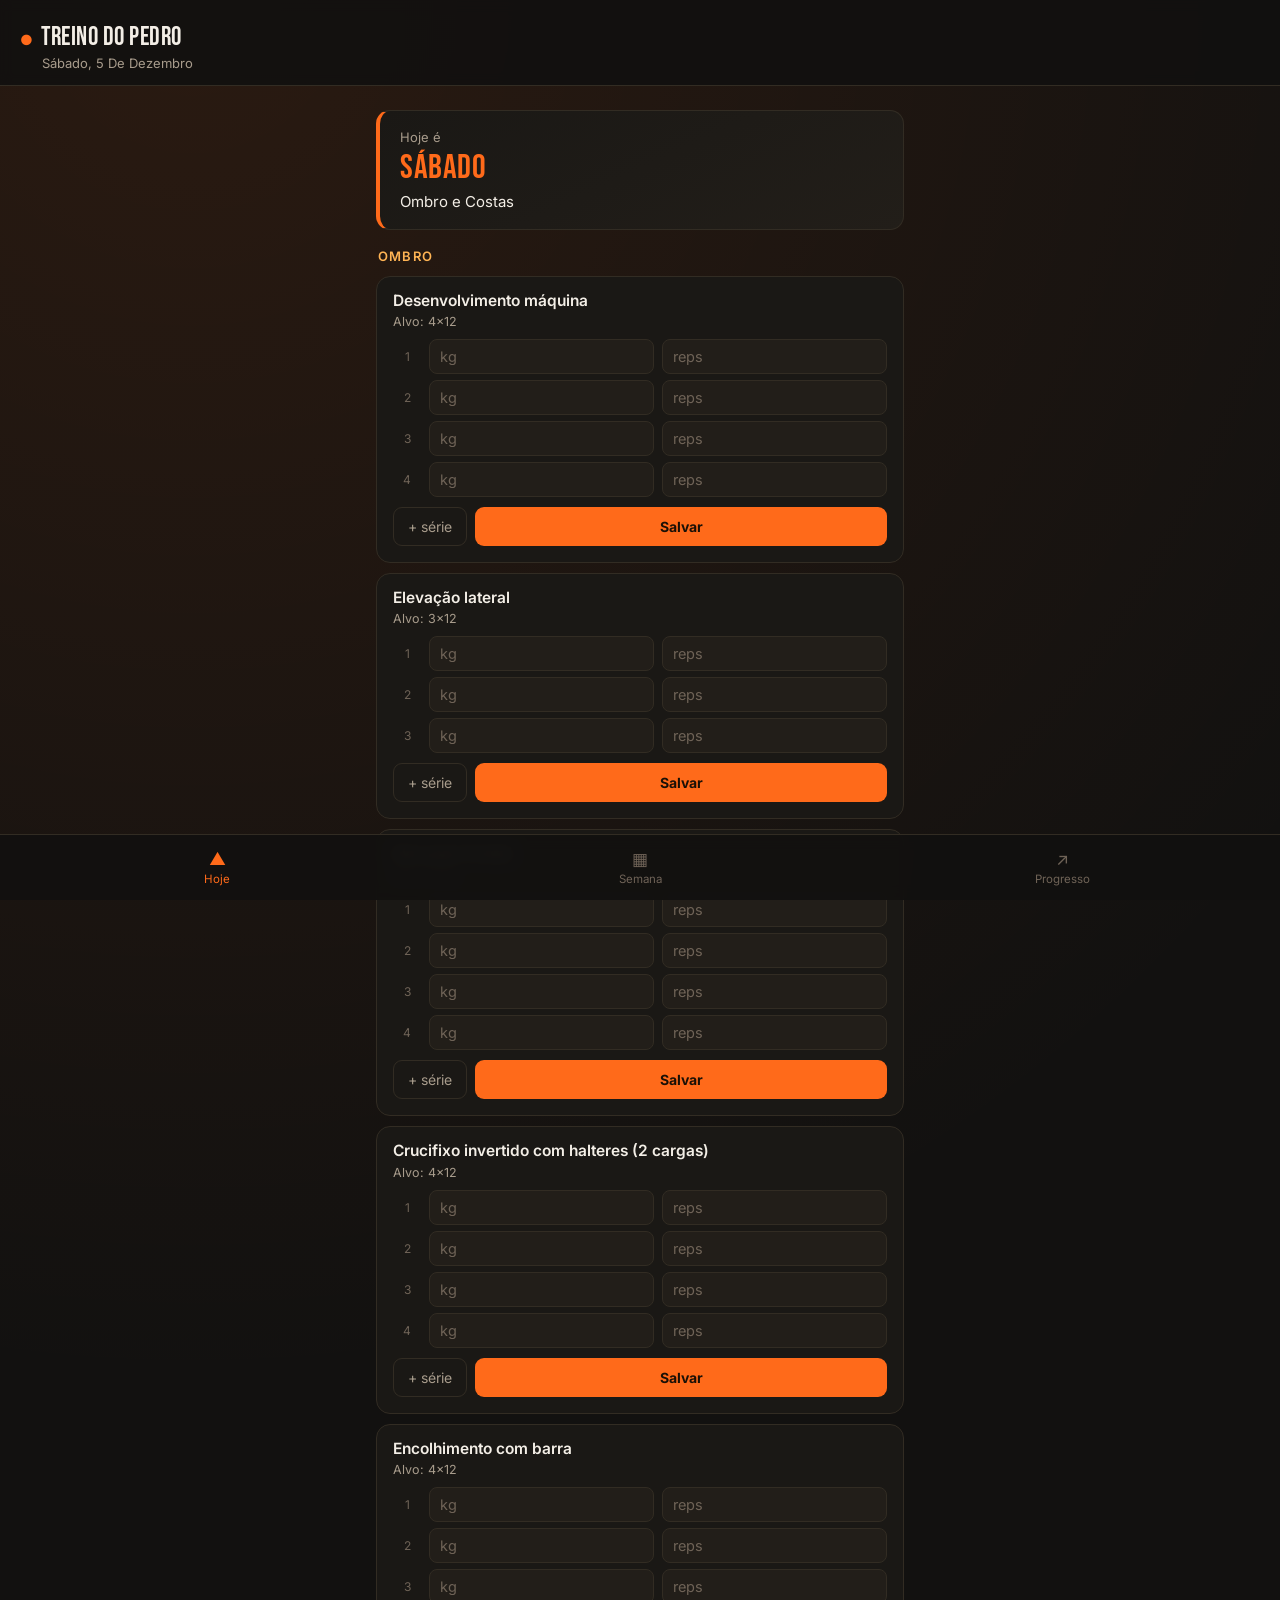
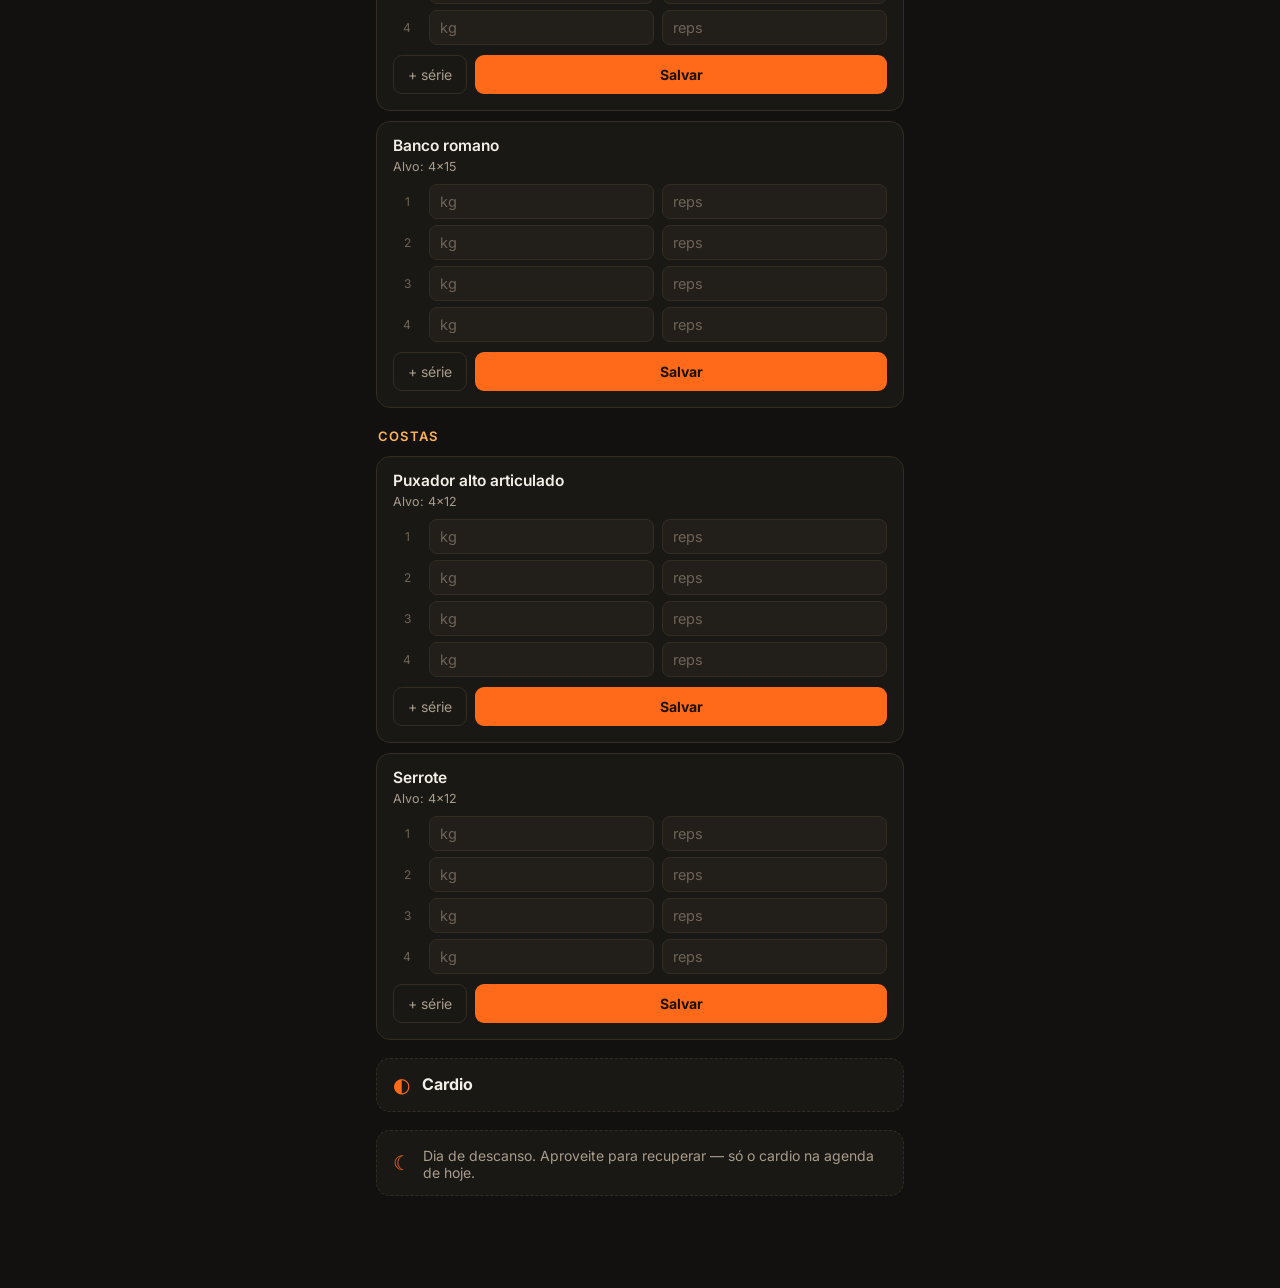
==== index.html @ 207ae201 "Add files via upload" ====
<!DOCTYPE html>
<html lang="pt-BR">
<head>
<meta charset="UTF-8">
<meta name="viewport" content="width=device-width, initial-scale=1.0, viewport-fit=cover">
<meta name="theme-color" content="#121110">
<title>Treino do Pedro</title>
<link rel="icon" href="icon.svg" type="image/svg+xml">
<link rel="apple-touch-icon" href="icon.svg">
<link rel="manifest" href="manifest.json">
<link rel="preconnect" href="https://fonts.googleapis.com">
<link rel="preconnect" href="https://fonts.gstatic.com" crossorigin>
<link href="https://fonts.googleapis.com/css2?family=Bebas+Neue&family=Inter:wght@400;500;600;700&display=swap" rel="stylesheet">
<link rel="stylesheet" href="style.css">
</head>
<body>

  <header class="topbar">
    <div class="topbar__row">
      <span class="topbar__plate">●</span>
      <h1 class="topbar__title">Treino do Pedro</h1>
    </div>
    <p class="topbar__date" id="dataAtual"></p>
  </header>

  <main id="app">

    <!-- ABA HOJE -->
    <section class="view" id="view-hoje">
      <div class="dia-hero" id="diaHero">
        <span class="dia-hero__label">Hoje é</span>
        <h2 class="dia-hero__nome" id="diaNome">—</h2>
        <p class="dia-hero__foco" id="diaFoco">—</p>
      </div>

      <div id="listaExercicios" class="grupo-lista"></div>

      <div class="cardio-bloco" id="cardioBloco" hidden>
        <span class="cardio-bloco__icone">◐</span>
        <div>
          <strong>Cardio</strong>
          <p id="cardioTexto"></p>
        </div>
      </div>

      <div class="descanso-bloco" id="descansoBloco" hidden>
        <span class="descanso-bloco__icone">☾</span>
        <p>Dia de descanso. Aproveite para recuperar — só o cardio na agenda de hoje.</p>
      </div>
    </section>

    <!-- ABA SEMANA -->
    <section class="view" id="view-semana" hidden>
      <h2 class="secao-titulo">A semana inteira</h2>
      <div id="listaSemana" class="semana-lista"></div>
    </section>

    <!-- ABA PROGRESSO -->
    <section class="view" id="view-progresso" hidden>
      <h2 class="secao-titulo">Progresso</h2>
      <div class="progresso-seletor">
        <select id="seletorExercicio"></select>
      </div>
      <div id="progressoConteudo"></div>
    </section>

  </main>

  <nav class="tabbar">
    <button class="tabbar__item is-active" data-view="hoje">
      <span class="tabbar__icone">▲</span>
      <span>Hoje</span>
    </button>
    <button class="tabbar__item" data-view="semana">
      <span class="tabbar__icone">▦</span>
      <span>Semana</span>
    </button>
    <button class="tabbar__item" data-view="progresso">
      <span class="tabbar__icone">↗</span>
      <span>Progresso</span>
    </button>
  </nav>

  <div class="toast" id="toast"></div>

<script src="app.js"></script>
</body>
</html>
---- style.css ----
:root {
  --bg: #121110;
  --surface: #1a1815;
  --surface-2: #221e19;
  --border: #322c23;
  --orange: #ff6a1a;
  --orange-soft: rgba(255, 106, 26, 0.14);
  --amber: #ffb454;
  --text: #f3eee6;
  --text-muted: #a89c8c;
  --text-faint: #6f6357;
  --radius: 14px;
  --font-display: 'Bebas Neue', 'Inter', sans-serif;
  --font-body: 'Inter', -apple-system, sans-serif;
}

* { box-sizing: border-box; }

html, body {
  margin: 0;
  padding: 0;
  background: var(--bg);
  color: var(--text);
  font-family: var(--font-body);
  -webkit-tap-highlight-color: transparent;
}

body {
  min-height: 100vh;
  padding-bottom: 84px;
  background-image:
    radial-gradient(circle at 15% 0%, rgba(255,106,26,0.10), transparent 45%);
}

button, select, input { font-family: inherit; }

/* ---------- TOPBAR ---------- */

.topbar {
  padding: 22px 20px 14px;
  border-bottom: 1px solid var(--border);
  position: sticky;
  top: 0;
  background: rgba(18,17,16,0.92);
  backdrop-filter: blur(6px);
  z-index: 10;
}

.topbar__row {
  display: flex;
  align-items: baseline;
  gap: 8px;
}

.topbar__plate {
  color: var(--orange);
  font-size: 14px;
}

.topbar__title {
  font-family: var(--font-display);
  font-size: 26px;
  letter-spacing: 0.5px;
  margin: 0;
  font-weight: 400;
}

.topbar__date {
  margin: 2px 0 0 22px;
  color: var(--text-muted);
  font-size: 13px;
  text-transform: capitalize;
}

/* ---------- MAIN / VIEWS ---------- */

main { padding: 18px 16px 8px; max-width: 560px; margin: 0 auto; }

.secao-titulo {
  font-family: var(--font-display);
  font-weight: 400;
  font-size: 22px;
  letter-spacing: 0.3px;
  margin: 4px 0 14px;
}

/* ---------- DIA HERO ---------- */

.dia-hero {
  background: linear-gradient(155deg, var(--surface) 0%, var(--surface-2) 100%);
  border: 1px solid var(--border);
  border-left: 4px solid var(--orange);
  border-radius: var(--radius);
  padding: 18px 20px;
  margin-bottom: 18px;
}

.dia-hero__label {
  display: block;
  color: var(--text-muted);
  font-size: 13px;
}

.dia-hero__nome {
  font-family: var(--font-display);
  font-weight: 400;
  font-size: 34px;
  color: var(--orange);
  margin: 2px 0 4px;
  letter-spacing: 0.5px;
}

.dia-hero__foco {
  margin: 0;
  color: var(--text);
  font-size: 15px;
}

/* ---------- GRUPO / EXERCICIOS ---------- */

.grupo-lista { display: flex; flex-direction: column; gap: 20px; }

.grupo {
  display: flex;
  flex-direction: column;
  gap: 10px;
}

.grupo__titulo {
  font-size: 13px;
  text-transform: uppercase;
  letter-spacing: 1.2px;
  color: var(--amber);
  font-weight: 600;
  margin: 0 0 2px 2px;
}

.exercicio {
  background: var(--surface);
  border: 1px solid var(--border);
  border-radius: var(--radius);
  padding: 14px 16px 16px;
}

.exercicio__cabecalho {
  display: flex;
  justify-content: space-between;
  align-items: flex-start;
  gap: 10px;
  margin-bottom: 10px;
}

.exercicio__nome {
  font-size: 15.5px;
  font-weight: 600;
  margin: 0;
  line-height: 1.3;
}

.exercicio__meta {
  display: flex;
  gap: 10px;
  margin-top: 3px;
  flex-wrap: wrap;
}

.exercicio__alvo {
  font-size: 12.5px;
  color: var(--text-muted);
}

.exercicio__ultimo {
  font-size: 12.5px;
  color: var(--orange);
}

.series-tabela {
  display: flex;
  flex-direction: column;
  gap: 6px;
  margin-bottom: 10px;
}

.serie-linha {
  display: grid;
  grid-template-columns: 28px 1fr 1fr;
  gap: 8px;
  align-items: center;
}

.serie-linha__numero {
  font-size: 12px;
  color: var(--text-faint);
  text-align: center;
}

.serie-linha input {
  width: 100%;
  background: var(--surface-2);
  border: 1px solid var(--border);
  border-radius: 8px;
  padding: 8px 10px;
  color: var(--text);
  font-size: 14.5px;
  min-width: 0;
}

.serie-linha input::placeholder { color: var(--text-faint); }

.serie-linha input:focus {
  outline: none;
  border-color: var(--orange);
}

.exercicio__acoes {
  display: flex;
  gap: 8px;
}

.btn-salvar {
  flex: 1;
  background: var(--orange);
  color: #1a1006;
  border: none;
  border-radius: 9px;
  padding: 10px 12px;
  font-weight: 700;
  font-size: 14px;
  cursor: pointer;
}

.btn-salvar:active { transform: scale(0.98); }

.btn-serie {
  background: transparent;
  border: 1px solid var(--border);
  color: var(--text-muted);
  border-radius: 9px;
  padding: 10px 14px;
  font-size: 14px;
  cursor: pointer;
}

/* ---------- CARDIO / DESCANSO ---------- */

.cardio-bloco, .descanso-bloco {
  margin-top: 18px;
  background: var(--surface);
  border: 1px dashed var(--border);
  border-radius: var(--radius);
  padding: 14px 16px;
  display: flex;
  align-items: center;
  gap: 12px;
}

.cardio-bloco__icone, .descanso-bloco__icone {
  font-size: 20px;
  color: var(--orange);
}

.cardio-bloco p, .descanso-bloco p { margin: 2px 0 0; color: var(--text-muted); font-size: 14px; }

/* ---------- SEMANA ---------- */

.semana-lista { display: flex; flex-direction: column; gap: 10px; }

.semana-card {
  background: var(--surface);
  border: 1px solid var(--border);
  border-radius: var(--radius);
  padding: 13px 16px;
  display: flex;
  justify-content: space-between;
  align-items: center;
  gap: 10px;
}

.semana-card.is-hoje { border-color: var(--orange); background: var(--orange-soft); }

.semana-card__dia {
  font-family: var(--font-display);
  font-size: 19px;
  min-width: 76px;
}

.semana-card__info { flex: 1; }

.semana-card__foco { font-size: 14px; font-weight: 600; margin: 0; }

.semana-card__extra { font-size: 12.5px; color: var(--text-muted); margin: 2px 0 0; }

/* ---------- PROGRESSO ---------- */

.progresso-seletor select {
  width: 100%;
  background: var(--surface);
  border: 1px solid var(--border);
  color: var(--text);
  border-radius: 10px;
  padding: 12px 14px;
  font-size: 14.5px;
  margin-bottom: 16px;
}

.progresso-vazio {
  color: var(--text-muted);
  font-size: 14px;
  text-align: center;
  padding: 40px 10px;
}

.progresso-grafico {
  background: var(--surface);
  border: 1px solid var(--border);
  border-radius: var(--radius);
  padding: 16px;
  margin-bottom: 16px;
}

.progresso-grafico__topo {
  display: flex;
  justify-content: space-between;
  align-items: baseline;
  margin-bottom: 6px;
}

.progresso-grafico__max {
  font-family: var(--font-display);
  font-size: 28px;
  color: var(--orange);
}

.progresso-grafico__label { font-size: 12.5px; color: var(--text-muted); }

.progresso-historico { display: flex; flex-direction: column; gap: 8px; }

.hist-item {
  background: var(--surface);
  border: 1px solid var(--border);
  border-radius: 10px;
  padding: 10px 14px;
  display: flex;
  justify-content: space-between;
  align-items: center;
}

.hist-item__data { font-size: 12.5px; color: var(--text-muted); }

.hist-item__series { font-size: 13.5px; text-align: right; }

/* ---------- TABBAR ---------- */

.tabbar {
  position: fixed;
  bottom: 0; left: 0; right: 0;
  display: flex;
  background: rgba(18,17,16,0.96);
  backdrop-filter: blur(8px);
  border-top: 1px solid var(--border);
  padding: 8px 6px calc(8px + env(safe-area-inset-bottom));
  z-index: 20;
}

.tabbar__item {
  flex: 1;
  background: none;
  border: none;
  color: var(--text-faint);
  display: flex;
  flex-direction: column;
  align-items: center;
  gap: 3px;
  font-size: 11.5px;
  padding: 6px 0;
  cursor: pointer;
  border-radius: 10px;
}

.tabbar__icone { font-size: 17px; }

.tabbar__item.is-active { color: var(--orange); }

/* ---------- TOAST ---------- */

.toast {
  position: fixed;
  left: 50%;
  bottom: 92px;
  transform: translateX(-50%) translateY(12px);
  background: var(--orange);
  color: #1a1006;
  font-weight: 700;
  font-size: 13.5px;
  padding: 10px 18px;
  border-radius: 30px;
  opacity: 0;
  pointer-events: none;
  transition: opacity 0.25s ease, transform 0.25s ease;
  z-index: 30;
  white-space: nowrap;
}

.toast.is-visible {
  opacity: 1;
  transform: translateX(-50%) translateY(0);
}

@media (min-width: 600px) {
  main { padding-top: 24px; }
}
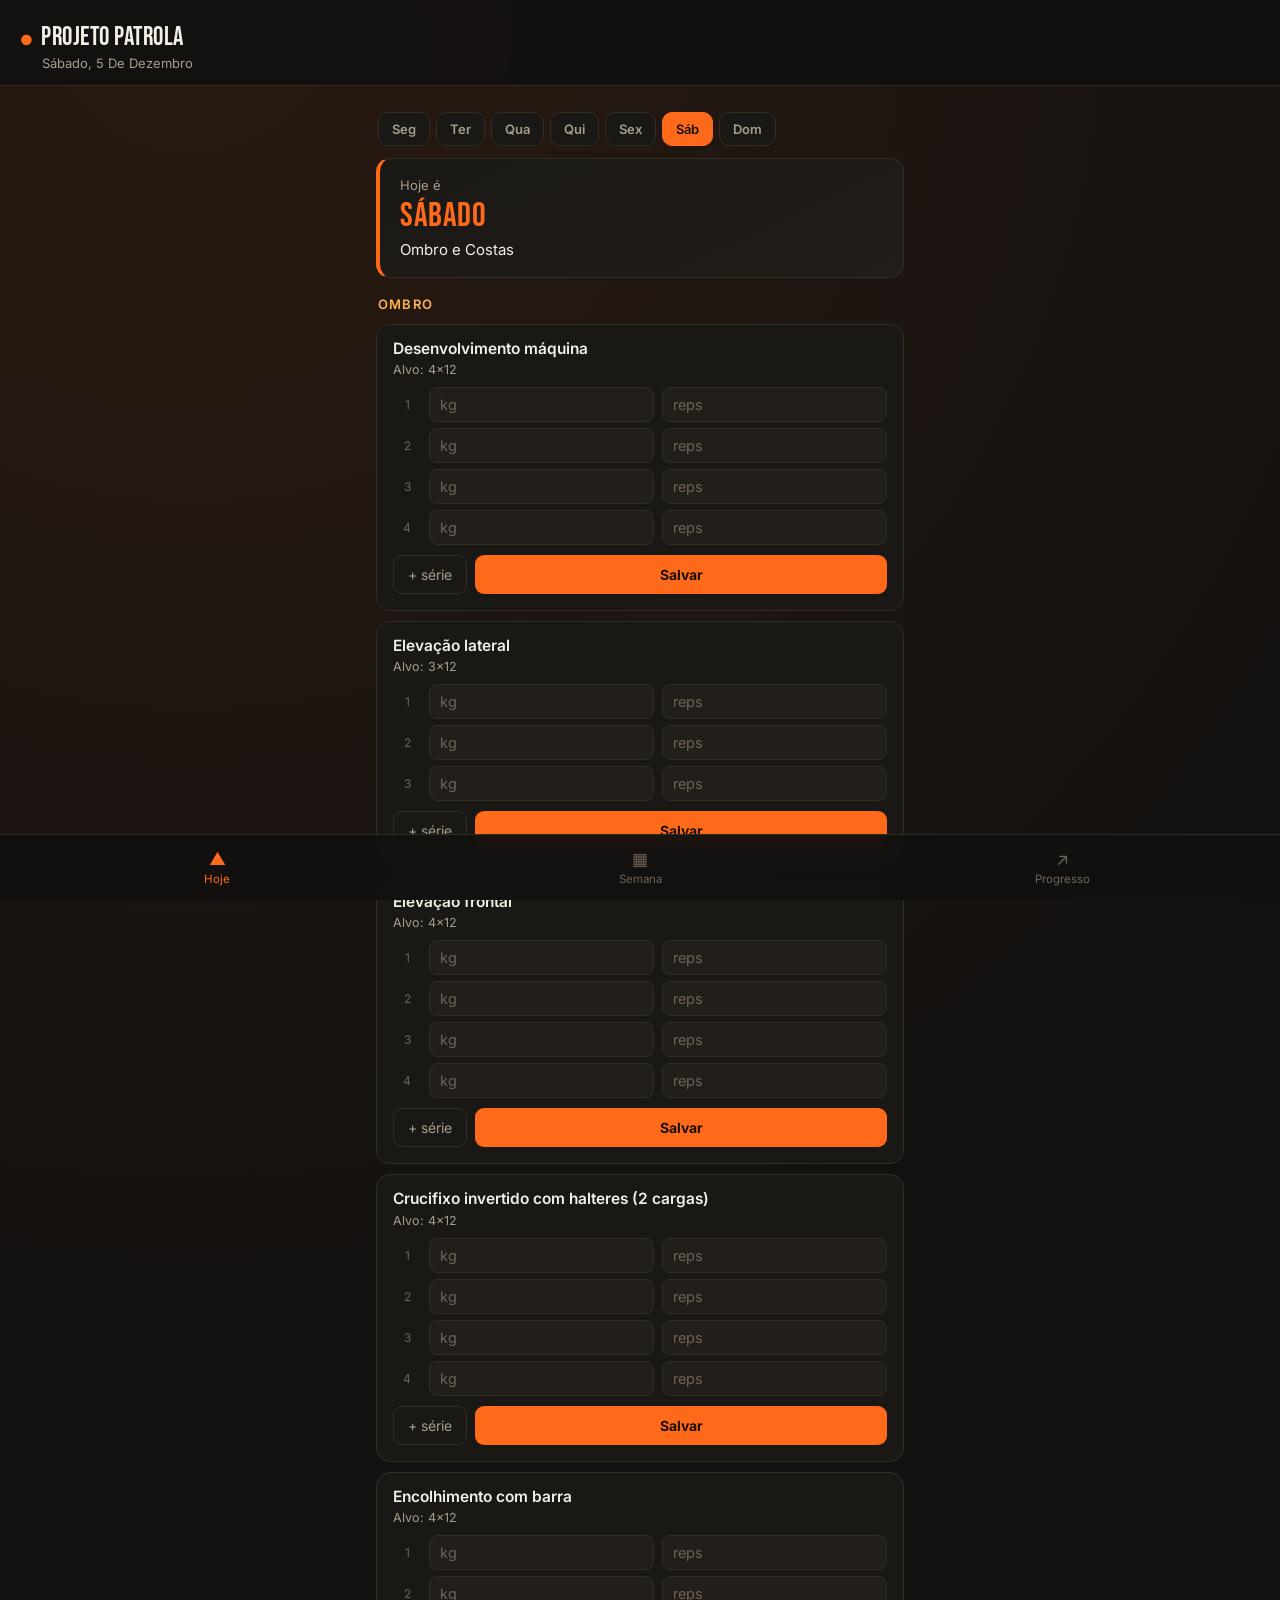
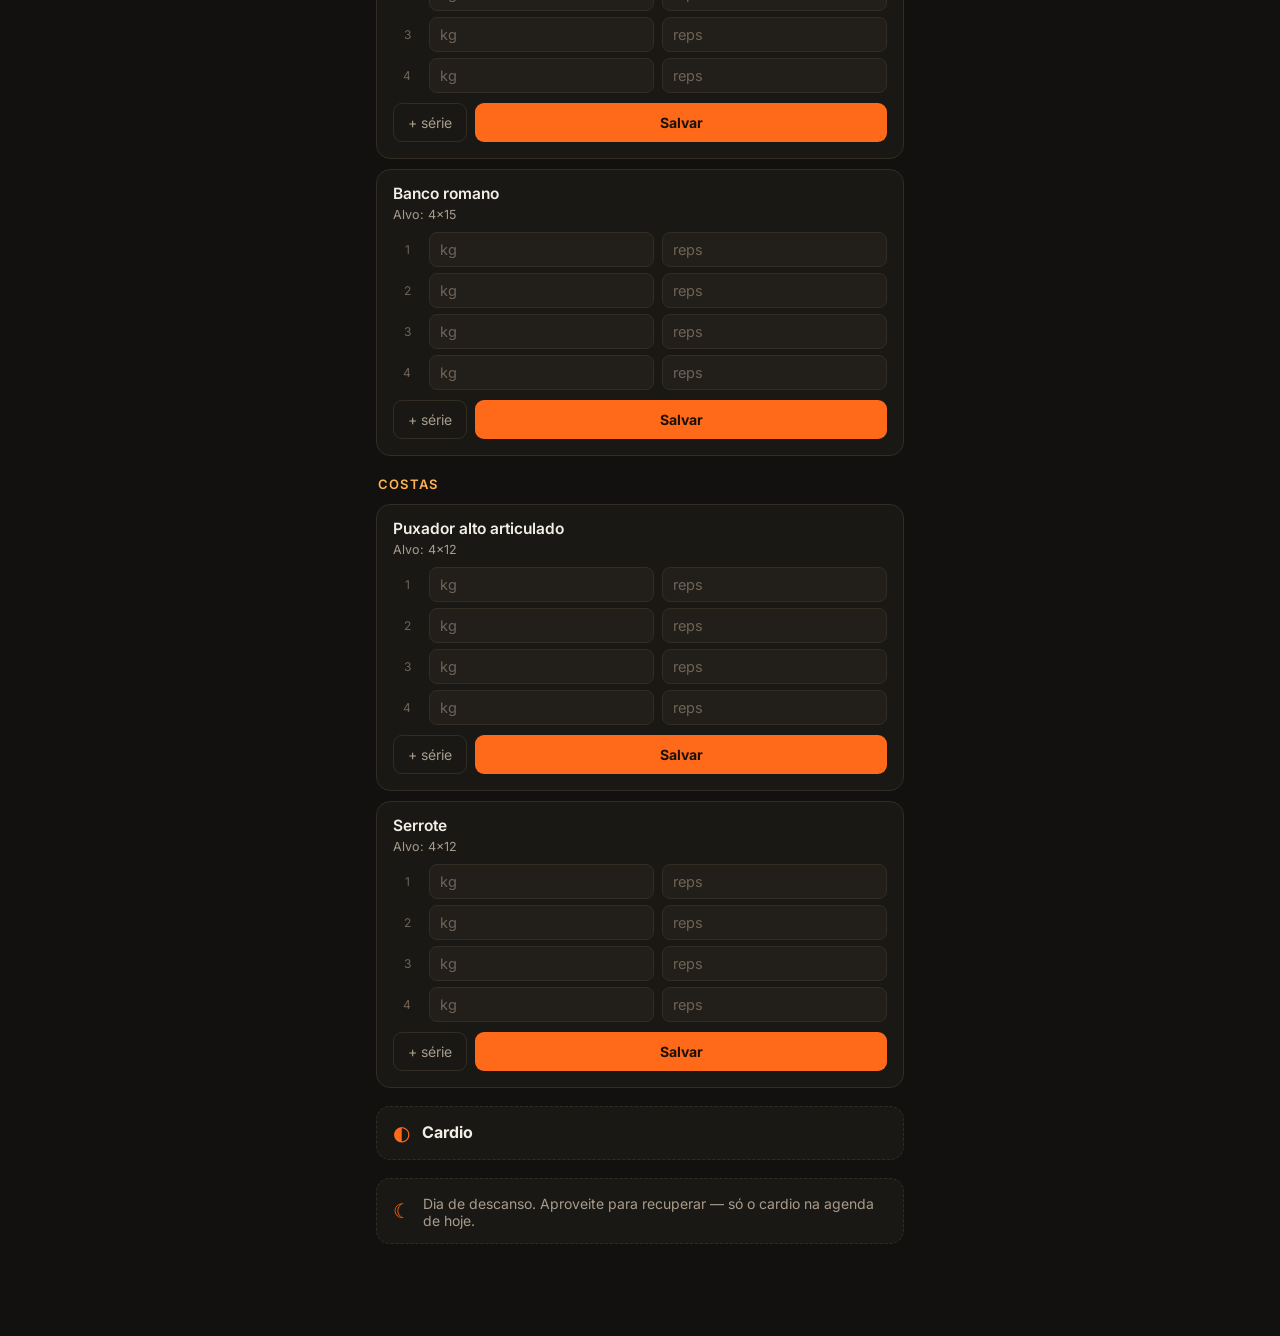
==== commit 980963a6: "Add files via upload" ====
--- a/index.html
+++ b/index.html
@@ -4,7 +4,7 @@
 <meta charset="UTF-8">
 <meta name="viewport" content="width=device-width, initial-scale=1.0, viewport-fit=cover">
 <meta name="theme-color" content="#121110">
-<title>Treino do Pedro</title>
+<title>Projeto Patrola</title>
 <link rel="icon" href="icon.svg" type="image/svg+xml">
 <link rel="apple-touch-icon" href="icon.svg">
 <link rel="manifest" href="manifest.json">
@@ -18,7 +18,7 @@
   <header class="topbar">
     <div class="topbar__row">
       <span class="topbar__plate">●</span>
-      <h1 class="topbar__title">Treino do Pedro</h1>
+      <h1 class="topbar__title">Projeto Patrola</h1>
     </div>
     <p class="topbar__date" id="dataAtual"></p>
   </header>
@@ -27,8 +27,10 @@
 
     <!-- ABA HOJE -->
     <section class="view" id="view-hoje">
+      <div class="seletor-dia" id="seletorDia"></div>
+
       <div class="dia-hero" id="diaHero">
-        <span class="dia-hero__label">Hoje é</span>
+        <span class="dia-hero__label" id="diaLabel">Hoje é</span>
         <h2 class="dia-hero__nome" id="diaNome">—</h2>
         <p class="dia-hero__foco" id="diaFoco">—</p>
       </div>
--- a/style.css
+++ b/style.css
@@ -82,6 +82,40 @@
   font-size: 22px;
   letter-spacing: 0.3px;
   margin: 4px 0 14px;
+}
+
+/* ---------- SELETOR DE DIA ---------- */
+
+.seletor-dia {
+  display: flex;
+  gap: 6px;
+  overflow-x: auto;
+  padding: 2px 2px 12px;
+  scrollbar-width: none;
+}
+
+.seletor-dia::-webkit-scrollbar { display: none; }
+
+.seletor-dia__botao {
+  flex: 0 0 auto;
+  background: var(--surface);
+  border: 1px solid var(--border);
+  color: var(--text-muted);
+  border-radius: 10px;
+  padding: 8px 13px;
+  font-size: 13px;
+  font-weight: 600;
+  cursor: pointer;
+}
+
+.seletor-dia__botao.is-real-hoje {
+  border-color: var(--text-faint);
+}
+
+.seletor-dia__botao.is-selecionado {
+  background: var(--orange);
+  border-color: var(--orange);
+  color: #1a1006;
 }
 
 /* ---------- DIA HERO ---------- */
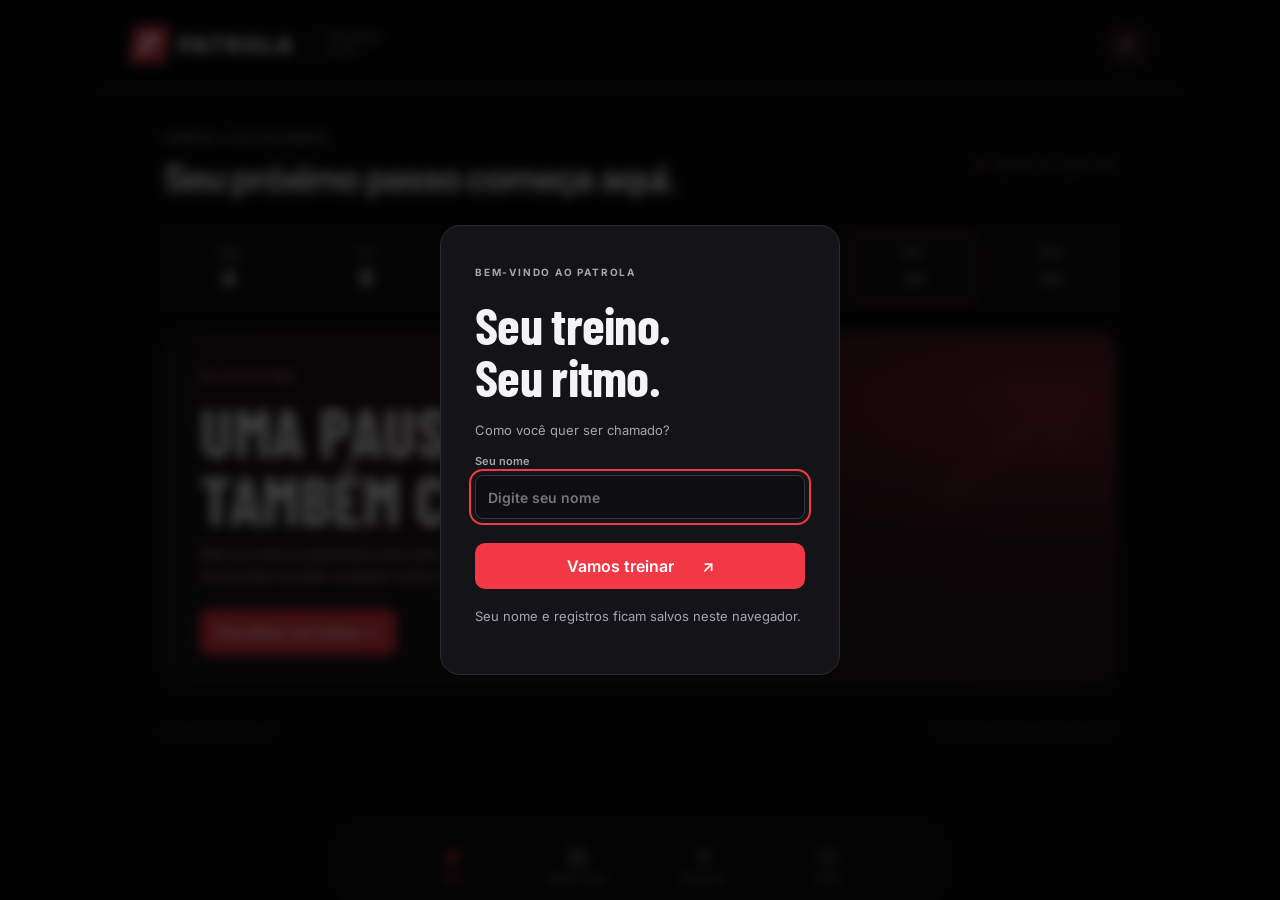
==== commit 231d088e: "Atualiza Patrola com ficha A–E, séries interativas e editor de treinos" ====
--- a/index.html
+++ b/index.html
@@ -1,90 +1,36 @@
-<!DOCTYPE html>
+<!doctype html>
 <html lang="pt-BR">
 <head>
-<meta charset="UTF-8">
-<meta name="viewport" content="width=device-width, initial-scale=1.0, viewport-fit=cover">
-<meta name="theme-color" content="#121110">
-<title>Projeto Patrola</title>
-<link rel="icon" href="icon.svg" type="image/svg+xml">
-<link rel="apple-touch-icon" href="icon.svg">
-<link rel="manifest" href="manifest.json">
-<link rel="preconnect" href="https://fonts.googleapis.com">
-<link rel="preconnect" href="https://fonts.gstatic.com" crossorigin>
-<link href="https://fonts.googleapis.com/css2?family=Bebas+Neue&family=Inter:wght@400;500;600;700&display=swap" rel="stylesheet">
-<link rel="stylesheet" href="style.css">
+  <meta charset="utf-8">
+  <meta name="viewport" content="width=device-width, initial-scale=1, viewport-fit=cover">
+  <meta name="theme-color" content="#0b0b0e">
+  <meta name="description" content="Sua ficha, suas cargas e cada série. Treine com o Projeto Patrola.">
+  <meta name="apple-mobile-web-app-capable" content="yes">
+  <title>Patrola · Seu treino</title>
+  <link rel="icon" href="icon.svg" type="image/svg+xml">
+  <link rel="manifest" href="manifest.json">
+  <link rel="stylesheet" href="style.css?v=2">
+  <script src="app.js?v=2" defer></script>
 </head>
 <body>
-
-  <header class="topbar">
-    <div class="topbar__row">
-      <span class="topbar__plate">●</span>
-      <h1 class="topbar__title">Projeto Patrola</h1>
-    </div>
-    <p class="topbar__date" id="dataAtual"></p>
-  </header>
-
-  <main id="app">
-
-    <!-- ABA HOJE -->
-    <section class="view" id="view-hoje">
-      <div class="seletor-dia" id="seletorDia"></div>
-
-      <div class="dia-hero" id="diaHero">
-        <span class="dia-hero__label" id="diaLabel">Hoje é</span>
-        <h2 class="dia-hero__nome" id="diaNome">—</h2>
-        <p class="dia-hero__foco" id="diaFoco">—</p>
-      </div>
-
-      <div id="listaExercicios" class="grupo-lista"></div>
-
-      <div class="cardio-bloco" id="cardioBloco" hidden>
-        <span class="cardio-bloco__icone">◐</span>
-        <div>
-          <strong>Cardio</strong>
-          <p id="cardioTexto"></p>
-        </div>
-      </div>
-
-      <div class="descanso-bloco" id="descansoBloco" hidden>
-        <span class="descanso-bloco__icone">☾</span>
-        <p>Dia de descanso. Aproveite para recuperar — só o cardio na agenda de hoje.</p>
-      </div>
-    </section>
-
-    <!-- ABA SEMANA -->
-    <section class="view" id="view-semana" hidden>
-      <h2 class="secao-titulo">A semana inteira</h2>
-      <div id="listaSemana" class="semana-lista"></div>
-    </section>
-
-    <!-- ABA PROGRESSO -->
-    <section class="view" id="view-progresso" hidden>
-      <h2 class="secao-titulo">Progresso</h2>
-      <div class="progresso-seletor">
-        <select id="seletorExercicio"></select>
-      </div>
-      <div id="progressoConteudo"></div>
-    </section>
-
+  <header class="topbar"><a class="brand" href="./" aria-label="Patrola, início"><span class="brand-icon">P<span></span></span>PATROLA<span class="brand-tag">TRAINING CLUB</span></a><button id="profile-shortcut" class="avatar" aria-label="Abrir perfil">P</button></header>
+  <main>
+    <div class="welcome"><div><p id="date-label" class="eyebrow"></p><h1 id="greeting">Seu próximo passo começa aqui.</h1></div><span class="live-label"><i></i> UM DIA DE CADA VEZ</span></div>
+    <section id="view-today" aria-label="Treino de hoje"></section>
+    <section id="view-plans" hidden aria-label="Minha ficha"></section>
+    <section id="view-history" hidden aria-label="Histórico"></section>
+    <section id="view-profile" hidden aria-label="Meu perfil"></section>
+    <p class="footer-note">PROJETO PATROLA <span>FEITO PARA A SUA EVOLUÇÃO.</span></p>
   </main>
-
-  <nav class="tabbar">
-    <button class="tabbar__item is-active" data-view="hoje">
-      <span class="tabbar__icone">▲</span>
-      <span>Hoje</span>
-    </button>
-    <button class="tabbar__item" data-view="semana">
-      <span class="tabbar__icone">▦</span>
-      <span>Semana</span>
-    </button>
-    <button class="tabbar__item" data-view="progresso">
-      <span class="tabbar__icone">↗</span>
-      <span>Progresso</span>
-    </button>
+  <nav class="tabbar" aria-label="Navegação principal">
+    <button data-tab="today" class="active"><span aria-hidden="true">◈</span>Hoje</button>
+    <button data-tab="plans"><span aria-hidden="true">▤</span>Minha ficha</button>
+    <button data-tab="history"><span aria-hidden="true">↗</span>Histórico</button>
+    <button data-tab="profile"><span aria-hidden="true">◎</span>Perfil</button>
   </nav>
-
-  <div class="toast" id="toast"></div>
-
-<script src="app.js"></script>
+  <aside id="rest-bar" class="rest-bar" hidden><div><span class="eyebrow">DESCANSO</span><strong id="rest-clock" role="timer">00:00</strong></div><button id="rest-extra" class="ghost">+30s</button><button id="rest-stop" class="ghost">Encerrar</button></aside>
+  <div id="toast" role="status" aria-live="polite"></div>
+  <dialog id="name-dialog"><form id="name-form"><span class="eyebrow red">BEM-VINDO AO PATROLA</span><h2>Seu treino.<br>Seu ritmo.</h2><p>Como você quer ser chamado?</p><label>Seu nome<input id="user-name" name="name" autocomplete="given-name" required maxlength="40" placeholder="Digite seu nome"></label><button class="primary wide" type="submit">Vamos treinar <span>↗</span></button><p class="muted small">Seu nome e registros ficam salvos neste navegador.</p></form></dialog>
+  <dialog id="edit-dialog"><form id="edit-form"><div class="section-heading"><div><span class="eyebrow red">SUA FICHA, DO SEU JEITO</span><h2 id="edit-title">Editar treino</h2></div><button type="button" class="ghost" id="close-editor" aria-label="Fechar editor">✕</button></div><div class="form-grid"><label>Nome do treino<input name="title" required maxlength="60" placeholder="Treino F"></label><label>Dia da semana<select name="day"><option value="-1">Sem dia fixo</option><option value="1">Segunda-feira</option><option value="2">Terça-feira</option><option value="3">Quarta-feira</option><option value="4">Quinta-feira</option><option value="5">Sexta-feira</option><option value="6">Sábado</option><option value="0">Domingo</option></select></label></div><label>Foco do treino<input name="focus" maxlength="100" placeholder="Ex.: Peito e ombros"></label><div class="section-heading"><h3>Exercícios</h3><span class="muted small">Na ordem de execução</span></div><div id="editor-exercises"></div><button id="add-exercise" class="outline wide" type="button">+ Adicionar exercício</button><p class="muted small">Alterações valem para sessões ainda não iniciadas. Os registros anteriores são preservados.</p><div class="dialog-footer"><button id="delete-plan" type="button" class="danger">Excluir treino</button><button class="primary" type="submit">Salvar treino ✓</button></div></form></dialog>
 </body>
 </html>
--- a/style.css
+++ b/style.css
@@ -1,445 +1,6 @@
-:root {
-  --bg: #121110;
-  --surface: #1a1815;
-  --surface-2: #221e19;
-  --border: #322c23;
-  --orange: #ff6a1a;
-  --orange-soft: rgba(255, 106, 26, 0.14);
-  --amber: #ffb454;
-  --text: #f3eee6;
-  --text-muted: #a89c8c;
-  --text-faint: #6f6357;
-  --radius: 14px;
-  --font-display: 'Bebas Neue', 'Inter', sans-serif;
-  --font-body: 'Inter', -apple-system, sans-serif;
-}
-
-* { box-sizing: border-box; }
-
-html, body {
-  margin: 0;
-  padding: 0;
-  background: var(--bg);
-  color: var(--text);
-  font-family: var(--font-body);
-  -webkit-tap-highlight-color: transparent;
-}
-
-body {
-  min-height: 100vh;
-  padding-bottom: 84px;
-  background-image:
-    radial-gradient(circle at 15% 0%, rgba(255,106,26,0.10), transparent 45%);
-}
-
-button, select, input { font-family: inherit; }
-
-/* ---------- TOPBAR ---------- */
-
-.topbar {
-  padding: 22px 20px 14px;
-  border-bottom: 1px solid var(--border);
-  position: sticky;
-  top: 0;
-  background: rgba(18,17,16,0.92);
-  backdrop-filter: blur(6px);
-  z-index: 10;
-}
-
-.topbar__row {
-  display: flex;
-  align-items: baseline;
-  gap: 8px;
-}
-
-.topbar__plate {
-  color: var(--orange);
-  font-size: 14px;
-}
-
-.topbar__title {
-  font-family: var(--font-display);
-  font-size: 26px;
-  letter-spacing: 0.5px;
-  margin: 0;
-  font-weight: 400;
-}
-
-.topbar__date {
-  margin: 2px 0 0 22px;
-  color: var(--text-muted);
-  font-size: 13px;
-  text-transform: capitalize;
-}
-
-/* ---------- MAIN / VIEWS ---------- */
-
-main { padding: 18px 16px 8px; max-width: 560px; margin: 0 auto; }
-
-.secao-titulo {
-  font-family: var(--font-display);
-  font-weight: 400;
-  font-size: 22px;
-  letter-spacing: 0.3px;
-  margin: 4px 0 14px;
-}
-
-/* ---------- SELETOR DE DIA ---------- */
-
-.seletor-dia {
-  display: flex;
-  gap: 6px;
-  overflow-x: auto;
-  padding: 2px 2px 12px;
-  scrollbar-width: none;
-}
-
-.seletor-dia::-webkit-scrollbar { display: none; }
-
-.seletor-dia__botao {
-  flex: 0 0 auto;
-  background: var(--surface);
-  border: 1px solid var(--border);
-  color: var(--text-muted);
-  border-radius: 10px;
-  padding: 8px 13px;
-  font-size: 13px;
-  font-weight: 600;
-  cursor: pointer;
-}
-
-.seletor-dia__botao.is-real-hoje {
-  border-color: var(--text-faint);
-}
-
-.seletor-dia__botao.is-selecionado {
-  background: var(--orange);
-  border-color: var(--orange);
-  color: #1a1006;
-}
-
-/* ---------- DIA HERO ---------- */
-
-.dia-hero {
-  background: linear-gradient(155deg, var(--surface) 0%, var(--surface-2) 100%);
-  border: 1px solid var(--border);
-  border-left: 4px solid var(--orange);
-  border-radius: var(--radius);
-  padding: 18px 20px;
-  margin-bottom: 18px;
-}
-
-.dia-hero__label {
-  display: block;
-  color: var(--text-muted);
-  font-size: 13px;
-}
-
-.dia-hero__nome {
-  font-family: var(--font-display);
-  font-weight: 400;
-  font-size: 34px;
-  color: var(--orange);
-  margin: 2px 0 4px;
-  letter-spacing: 0.5px;
-}
-
-.dia-hero__foco {
-  margin: 0;
-  color: var(--text);
-  font-size: 15px;
-}
-
-/* ---------- GRUPO / EXERCICIOS ---------- */
-
-.grupo-lista { display: flex; flex-direction: column; gap: 20px; }
-
-.grupo {
-  display: flex;
-  flex-direction: column;
-  gap: 10px;
-}
-
-.grupo__titulo {
-  font-size: 13px;
-  text-transform: uppercase;
-  letter-spacing: 1.2px;
-  color: var(--amber);
-  font-weight: 600;
-  margin: 0 0 2px 2px;
-}
-
-.exercicio {
-  background: var(--surface);
-  border: 1px solid var(--border);
-  border-radius: var(--radius);
-  padding: 14px 16px 16px;
-}
-
-.exercicio__cabecalho {
-  display: flex;
-  justify-content: space-between;
-  align-items: flex-start;
-  gap: 10px;
-  margin-bottom: 10px;
-}
-
-.exercicio__nome {
-  font-size: 15.5px;
-  font-weight: 600;
-  margin: 0;
-  line-height: 1.3;
-}
-
-.exercicio__meta {
-  display: flex;
-  gap: 10px;
-  margin-top: 3px;
-  flex-wrap: wrap;
-}
-
-.exercicio__alvo {
-  font-size: 12.5px;
-  color: var(--text-muted);
-}
-
-.exercicio__ultimo {
-  font-size: 12.5px;
-  color: var(--orange);
-}
-
-.series-tabela {
-  display: flex;
-  flex-direction: column;
-  gap: 6px;
-  margin-bottom: 10px;
-}
-
-.serie-linha {
-  display: grid;
-  grid-template-columns: 28px 1fr 1fr;
-  gap: 8px;
-  align-items: center;
-}
-
-.serie-linha__numero {
-  font-size: 12px;
-  color: var(--text-faint);
-  text-align: center;
-}
-
-.serie-linha input {
-  width: 100%;
-  background: var(--surface-2);
-  border: 1px solid var(--border);
-  border-radius: 8px;
-  padding: 8px 10px;
-  color: var(--text);
-  font-size: 14.5px;
-  min-width: 0;
-}
-
-.serie-linha input::placeholder { color: var(--text-faint); }
-
-.serie-linha input:focus {
-  outline: none;
-  border-color: var(--orange);
-}
-
-.exercicio__acoes {
-  display: flex;
-  gap: 8px;
-}
-
-.btn-salvar {
-  flex: 1;
-  background: var(--orange);
-  color: #1a1006;
-  border: none;
-  border-radius: 9px;
-  padding: 10px 12px;
-  font-weight: 700;
-  font-size: 14px;
-  cursor: pointer;
-}
-
-.btn-salvar:active { transform: scale(0.98); }
-
-.btn-serie {
-  background: transparent;
-  border: 1px solid var(--border);
-  color: var(--text-muted);
-  border-radius: 9px;
-  padding: 10px 14px;
-  font-size: 14px;
-  cursor: pointer;
-}
-
-/* ---------- CARDIO / DESCANSO ---------- */
-
-.cardio-bloco, .descanso-bloco {
-  margin-top: 18px;
-  background: var(--surface);
-  border: 1px dashed var(--border);
-  border-radius: var(--radius);
-  padding: 14px 16px;
-  display: flex;
-  align-items: center;
-  gap: 12px;
-}
-
-.cardio-bloco__icone, .descanso-bloco__icone {
-  font-size: 20px;
-  color: var(--orange);
-}
-
-.cardio-bloco p, .descanso-bloco p { margin: 2px 0 0; color: var(--text-muted); font-size: 14px; }
-
-/* ---------- SEMANA ---------- */
-
-.semana-lista { display: flex; flex-direction: column; gap: 10px; }
-
-.semana-card {
-  background: var(--surface);
-  border: 1px solid var(--border);
-  border-radius: var(--radius);
-  padding: 13px 16px;
-  display: flex;
-  justify-content: space-between;
-  align-items: center;
-  gap: 10px;
-}
-
-.semana-card.is-hoje { border-color: var(--orange); background: var(--orange-soft); }
-
-.semana-card__dia {
-  font-family: var(--font-display);
-  font-size: 19px;
-  min-width: 76px;
-}
-
-.semana-card__info { flex: 1; }
-
-.semana-card__foco { font-size: 14px; font-weight: 600; margin: 0; }
-
-.semana-card__extra { font-size: 12.5px; color: var(--text-muted); margin: 2px 0 0; }
-
-/* ---------- PROGRESSO ---------- */
-
-.progresso-seletor select {
-  width: 100%;
-  background: var(--surface);
-  border: 1px solid var(--border);
-  color: var(--text);
-  border-radius: 10px;
-  padding: 12px 14px;
-  font-size: 14.5px;
-  margin-bottom: 16px;
-}
-
-.progresso-vazio {
-  color: var(--text-muted);
-  font-size: 14px;
-  text-align: center;
-  padding: 40px 10px;
-}
-
-.progresso-grafico {
-  background: var(--surface);
-  border: 1px solid var(--border);
-  border-radius: var(--radius);
-  padding: 16px;
-  margin-bottom: 16px;
-}
-
-.progresso-grafico__topo {
-  display: flex;
-  justify-content: space-between;
-  align-items: baseline;
-  margin-bottom: 6px;
-}
-
-.progresso-grafico__max {
-  font-family: var(--font-display);
-  font-size: 28px;
-  color: var(--orange);
-}
-
-.progresso-grafico__label { font-size: 12.5px; color: var(--text-muted); }
-
-.progresso-historico { display: flex; flex-direction: column; gap: 8px; }
-
-.hist-item {
-  background: var(--surface);
-  border: 1px solid var(--border);
-  border-radius: 10px;
-  padding: 10px 14px;
-  display: flex;
-  justify-content: space-between;
-  align-items: center;
-}
-
-.hist-item__data { font-size: 12.5px; color: var(--text-muted); }
-
-.hist-item__series { font-size: 13.5px; text-align: right; }
-
-/* ---------- TABBAR ---------- */
-
-.tabbar {
-  position: fixed;
-  bottom: 0; left: 0; right: 0;
-  display: flex;
-  background: rgba(18,17,16,0.96);
-  backdrop-filter: blur(8px);
-  border-top: 1px solid var(--border);
-  padding: 8px 6px calc(8px + env(safe-area-inset-bottom));
-  z-index: 20;
-}
-
-.tabbar__item {
-  flex: 1;
-  background: none;
-  border: none;
-  color: var(--text-faint);
-  display: flex;
-  flex-direction: column;
-  align-items: center;
-  gap: 3px;
-  font-size: 11.5px;
-  padding: 6px 0;
-  cursor: pointer;
-  border-radius: 10px;
-}
-
-.tabbar__icone { font-size: 17px; }
-
-.tabbar__item.is-active { color: var(--orange); }
-
-/* ---------- TOAST ---------- */
-
-.toast {
-  position: fixed;
-  left: 50%;
-  bottom: 92px;
-  transform: translateX(-50%) translateY(12px);
-  background: var(--orange);
-  color: #1a1006;
-  font-weight: 700;
-  font-size: 13.5px;
-  padding: 10px 18px;
-  border-radius: 30px;
-  opacity: 0;
-  pointer-events: none;
-  transition: opacity 0.25s ease, transform 0.25s ease;
-  z-index: 30;
-  white-space: nowrap;
-}
-
-.toast.is-visible {
-  opacity: 1;
-  transform: translateX(-50%) translateY(0);
-}
-
-@media (min-width: 600px) {
-  main { padding-top: 24px; }
-}
+@import url('https://fonts.googleapis.com/css2?family=Barlow+Condensed:wght@600;700;800&family=Inter:wght@400;500;600;700;800&display=swap');
+:root{color-scheme:dark;--bg:#0b0b0e;--surface:#141418;--raised:#1c1c22;--border:#2a2a32;--muted:#a5a5b2;--red:#f23845;--text:#f4f4f6;--green:#74dda4;font-family:Inter,system-ui,sans-serif;background:var(--bg);color:var(--text)}
+*{box-sizing:border-box}body{margin:0;padding-bottom:100px}button,input,select{font:inherit}button,a,input,select{ -webkit-tap-highlight-color:transparent}button{cursor:pointer}button{border:1px solid transparent;color:var(--text);background:var(--raised);border-radius:10px;padding:12px 17px;font-weight:600;min-height:44px}button:hover{filter:brightness(1.17)}button:disabled{cursor:default;opacity:.5}button:focus-visible,a:focus-visible,input:focus-visible,select:focus-visible,summary:focus-visible{outline:2px solid var(--red);outline-offset:4px}a{color:inherit}h1,h2,h3,p{margin-top:0}h1{font-size:clamp(24px,4vw,36px);letter-spacing:-1.2px;margin:10px 0 0}h2{font-size:27px;letter-spacing:-.7px;margin:4px 0 14px}h3{font-size:17px;line-height:1.4;margin:0}p{line-height:1.6}small,.small{font-size:12px}.muted{color:var(--muted)}.red{color:var(--red)}[hidden]{display:none!important}.topbar{height:90px;max-width:1080px;margin:auto;padding:0 32px;display:flex;align-items:center;justify-content:space-between;border-bottom:1px solid var(--border)}.brand{display:flex;align-items:center;gap:11px;text-decoration:none;letter-spacing:2px;font-weight:800;font-size:22px}.brand-icon{display:grid;place-items:center;background:var(--red);color:white;width:35px;height:37px;transform:skew(-8deg);font-style:italic;font-size:29px;letter-spacing:-4px;padding-right:5px}.brand-tag{font-size:8px;color:var(--muted);letter-spacing:2px;border-left:1px solid var(--border);padding-left:15px;margin-left:5px;max-width:70px;line-height:1.7}.avatar{border-radius:50%;height:42px;width:42px;padding:0;background:#29171d;border:1px solid #653039;color:#ff8790;font-weight:800}.welcome{display:flex;justify-content:space-between;align-items:center;margin:35px 0 30px}.eyebrow{font-size:10px;letter-spacing:1.8px;font-weight:700;text-transform:uppercase;margin:0;color:var(--muted)}.live-label{font-size:9px;letter-spacing:1.5px;color:var(--muted);display:flex;gap:9px;align-items:center}.live-label i{width:6px;height:6px;background:var(--red);border-radius:50%}main{max-width:1000px;padding:0 24px;margin:auto}.days{display:flex;gap:9px;margin-bottom:22px;overflow-x:auto;padding:2px 1px 5px}.day{flex:1;min-width:62px;border:1px solid var(--border);background:var(--surface);display:flex;flex-direction:column;align-items:center;padding:12px 8px;gap:8px}.day small{font-size:10px;color:var(--muted)}.day b{font-size:20px}.day.active{background:var(--red);border-color:var(--red)}.day.active small{color:white}.day.is-today:not(.active){border-color:var(--red)}.hero{background:radial-gradient(ellipse at 95% 20%,#6e202c 0%,#30171e 35%,#191317 70%);border:1px solid #52303a;border-radius:20px;padding:30px;position:relative;overflow:hidden;margin-bottom:23px}.hero:after{content:attr(data-letter);position:absolute;right:18px;top:-35px;font:800 220px 'Barlow Condensed',Impact,sans-serif;color:#ff6a7710;transform:skew(-10deg);pointer-events:none}.hero .eyebrow{color:#ff9099}.hero h2{font:700 clamp(46px,7vw,68px)/1 'Barlow Condensed',Impact,sans-serif;letter-spacing:.5px;text-transform:uppercase;margin:13px 0 10px}.hero p{color:#c7b8bf;font-size:14px;margin-bottom:21px}.hero-top{display:flex;justify-content:space-between;align-items:center;gap:15px;position:relative;z-index:1}.pill{font-size:10px;padding:7px 11px;border-radius:20px;border:1px solid #71404a;color:#ffacb3;white-space:nowrap}.hero-bottom{display:flex;justify-content:space-between;gap:20px;align-items:end;position:relative;z-index:1}.hero-stats{display:flex;gap:28px}.hero-stats strong{font-size:22px;display:block}.hero-stats small{display:block;font-size:10px;color:#bbaab2;margin-top:5px}.primary{background:var(--red);color:white}.primary span{margin-left:24px}.outline{background:transparent;border-color:var(--border)}.ghost{background:transparent;color:var(--muted);padding:9px 12px}.danger{background:transparent;color:#ff8b95}.wide{width:100%}.section-heading{display:flex;justify-content:space-between;align-items:center;gap:10px;margin:25px 0 16px}.section-heading h2{margin:0}.section-heading .eyebrow{margin-bottom:6px}.progress-panel{border:1px solid var(--border);background:var(--surface);padding:17px 20px;border-radius:12px;margin-bottom:23px}.progress-panel .row{display:flex;justify-content:space-between;align-items:center;font-size:12px}.progress-panel strong{color:var(--red)}progress{display:block;appearance:none;height:5px;width:100%;border:0;border-radius:10px;margin-top:12px;background:#2d282d}progress::-webkit-progress-bar{background:#2d282d;border-radius:10px}progress::-webkit-progress-value{background:var(--red);border-radius:10px}progress::-moz-progress-bar{background:var(--red);border-radius:10px}.exercise{background:var(--surface);border:1px solid var(--border);border-radius:14px;margin-bottom:13px;overflow:hidden}.exercise summary{padding:20px;display:flex;gap:15px;align-items:center;cursor:pointer;list-style:none}.exercise summary::-webkit-details-marker{display:none}.exercise-number{font:600 28px 'Barlow Condensed',sans-serif;color:#676773;min-width:28px}.exercise-info{flex:1}.exercise-info p{margin:5px 0 0;font-size:11px;color:var(--muted)}.exercise-count{font-size:11px;color:var(--muted);white-space:nowrap}.chevron{color:var(--muted);margin-left:7px}.exercise[open] .chevron{transform:rotate(180deg)}.exercise.complete{border-color:#345846}.exercise.complete .exercise-number,.exercise.complete .exercise-count{color:var(--green)}.set-table{padding:0 20px 18px}.set-head,.set-row{display:grid;grid-template-columns:36px 1fr 1fr minmax(120px,1.3fr);gap:10px;align-items:center}.set-head{border-top:1px solid var(--border);padding:14px 0 10px;font-size:9px;text-transform:uppercase;color:var(--muted);letter-spacing:.8px}.set-row{padding:6px 0}.set-row>span{text-align:center;font-size:12px;color:var(--muted)}input,select{width:100%;min-width:0;background:#0e0e12;border:1px solid #35353e;border-radius:8px;color:var(--text);padding:12px;font-size:14px;min-height:44px}input:disabled{opacity:.65}.set-row input{text-align:center;padding:10px 4px}.set-row button{font-size:11px;padding:10px 5px;background:#352026;color:#ff8f99;border:1px solid #6a303b}.set-row.done button{background:#183526;border-color:#315b43;color:#8ae2ae}.set-row.done input{border-color:#294334}.load-pair{display:flex;gap:4px}.load-pair input{width:50%}.exercise-note{font-size:12px;color:var(--muted);padding:0 20px 14px;margin:0}.plan-grid{display:grid;grid-template-columns:1fr 1fr;gap:15px}.plan-card{border:1px solid var(--border);border-radius:15px;background:var(--surface);padding:22px;display:flex;flex-direction:column;gap:15px}.plan-card h3{font-size:21px}.plan-card p{margin:0;font-size:13px;color:var(--muted)}.plan-card .actions{margin-top:auto;display:flex;gap:8px}.plan-card .actions button:first-child{flex:1}.empty{padding:40px 20px;text-align:center;border:1px dashed var(--border);border-radius:15px;color:var(--muted)}.empty h3{font-size:22px;color:var(--text);margin-bottom:12px}.empty p{font-size:14px}.empty .empty-icon{font-size:42px;color:var(--red);display:block;margin-bottom:15px}.tabbar{position:fixed;z-index:10;bottom:0;left:50%;transform:translateX(-50%);width:100%;display:flex;justify-content:center;gap:35px;background:#101013f5;border-top:1px solid var(--border);backdrop-filter:blur(14px);padding:8px 15px max(8px,env(safe-area-inset-bottom))}.tabbar button{display:flex;flex-direction:column;gap:5px;align-items:center;background:transparent;color:#898996;font-size:10px;border-radius:0;min-width:90px;padding:7px 10px}.tabbar button span{font-size:23px;line-height:1}.tabbar button.active{color:var(--red)}.footer-note{margin:35px 0 22px;font-size:9px;letter-spacing:1.5px;color:#777782;display:flex;justify-content:space-between}.rest-bar{position:fixed;z-index:12;bottom:85px;left:50%;transform:translateX(-50%);width:calc(100% - 32px);max-width:440px;background:#252027;border:1px solid #a14856;border-radius:14px;box-shadow:0 10px 35px #0008;padding:13px 18px;display:flex;align-items:center;gap:8px}.rest-bar>div{flex:1}.rest-bar .eyebrow{font-size:8px;display:block}.rest-bar strong{font-size:24px;font-variant-numeric:tabular-nums}#toast{position:fixed;left:50%;transform:translate(-50%,20px);bottom:170px;z-index:40;background:#eee;color:#17171c;border-radius:10px;padding:13px 20px;font-size:13px;opacity:0;transition:.2s;pointer-events:none;max-width:90%;text-align:center}#toast.visible{opacity:1;transform:translate(-50%,0)}dialog{color:var(--text);background:var(--surface);border:1px solid var(--border);border-radius:20px;width:calc(100% - 32px);max-width:660px;max-height:90dvh;padding:28px}dialog::backdrop{background:#000b;backdrop-filter:blur(6px)}#name-dialog{max-width:400px;padding:34px}#name-dialog h2{font:700 52px/1 'Barlow Condensed',Impact,sans-serif;margin:18px 0}#name-dialog p{font-size:13px;color:var(--muted)}label{display:block;font-size:11px;font-weight:600;color:var(--muted);margin-bottom:15px}label input,label select{margin-top:7px}#name-dialog .primary{margin:9px 0 17px}.form-grid{display:grid;grid-template-columns:1fr 1fr;gap:14px}.editor-row{border:1px solid var(--border);border-radius:10px;padding:16px;margin-bottom:14px;background:#101013}.editor-controls{display:flex;justify-content:space-between;align-items:center;margin-bottom:8px}.editor-controls button{min-height:36px;padding:6px 9px}.editor-row .form-grid{grid-template-columns:1fr 1fr 1fr;gap:10px}.check-label{display:flex;align-items:center;gap:9px;margin:0}.check-label input{width:17px;min-height:17px;margin:0;accent-color:var(--red)}.dialog-footer{display:flex;justify-content:space-between;gap:12px;border-top:1px solid var(--border);padding-top:20px;margin-top:16px}.profile-card{max-width:580px;background:var(--surface);border:1px solid var(--border);border-radius:15px;padding:25px}.profile-card h3{margin:25px 0 10px}.profile-card p{font-size:13px;color:var(--muted)}.profile-actions{display:flex;gap:10px;flex-wrap:wrap}.history-card{background:var(--surface);border:1px solid var(--border);border-radius:12px;padding:20px;margin-bottom:12px}.history-card summary{cursor:pointer;line-height:1.7}.history-card summary strong{margin-right:12px}.history-card .history-ex{border-top:1px solid var(--border);padding-top:14px;margin-top:14px;font-size:13px}.history-card p{color:var(--muted);font-size:12px;margin:5px 0}.metric-row{display:flex;gap:12px;margin-bottom:22px}.metric-row>div{flex:1;background:var(--surface);border:1px solid var(--border);border-radius:12px;padding:18px}.metric-row strong{display:block;font-size:27px}.metric-row small{color:var(--muted);font-size:10px}.rest-config{display:flex;align-items:center;gap:10px;font-size:12px;color:var(--muted);margin:0 0 20px}.rest-config select{max-width:150px;font-size:12px}.banner{border:1px solid #3b664b;background:#14261a;color:#99e0af;border-radius:12px;padding:16px;font-size:14px;margin-bottom:20px}
+@media(min-width:800px){.exercise summary{padding:22px}.set-table{padding-left:66px}.hero{padding:32px 35px}.day{padding:13px}.tabbar{width:600px;border:1px solid var(--border);border-bottom:0;border-radius:18px 18px 0 0}.welcome{margin:40px 0 30px}}
+@media(max-width:600px){.topbar{height:72px;padding:0 20px}.brand{font-size:20px}.brand-tag{display:none}main{padding:0 16px}.welcome{margin:26px 0 24px}.live-label{display:none}.hero{padding:22px}.hero h2{font-size:52px}.hero-bottom{align-items:center}.hero-stats{gap:18px}.hero-stats strong{font-size:20px}.hero-bottom .primary{font-size:12px;padding:13px}.hero-bottom .primary span{margin-left:8px}.plan-grid{grid-template-columns:1fr}.tabbar{gap:0;justify-content:space-around}.tabbar button{min-width:0;flex:1;padding:6px}.exercise summary{padding:17px 14px;gap:11px}.exercise-info h3{font-size:14px}.exercise-count{font-size:10px}.set-table{padding:0 12px 15px}.set-head,.set-row{grid-template-columns:26px 1fr .8fr 116px;gap:6px}.set-row button{font-size:10px}.set-row input{font-size:13px}.section-heading h2{font-size:23px}.section-heading button{font-size:11px;padding:10px}.footer-note span{font-size:8px;letter-spacing:.6px}dialog{padding:20px}.editor-row{padding:12px}.form-grid{gap:10px}.pill{font-size:9px;padding:6px 8px}.days{gap:6px}.day{min-width:52px;padding:10px 5px}.day small{font-size:9px}.day b{font-size:17px}.rest-config{flex-wrap:wrap}}
+@media(prefers-reduced-motion:reduce){*{transition:none!important;scroll-behavior:auto!important}}
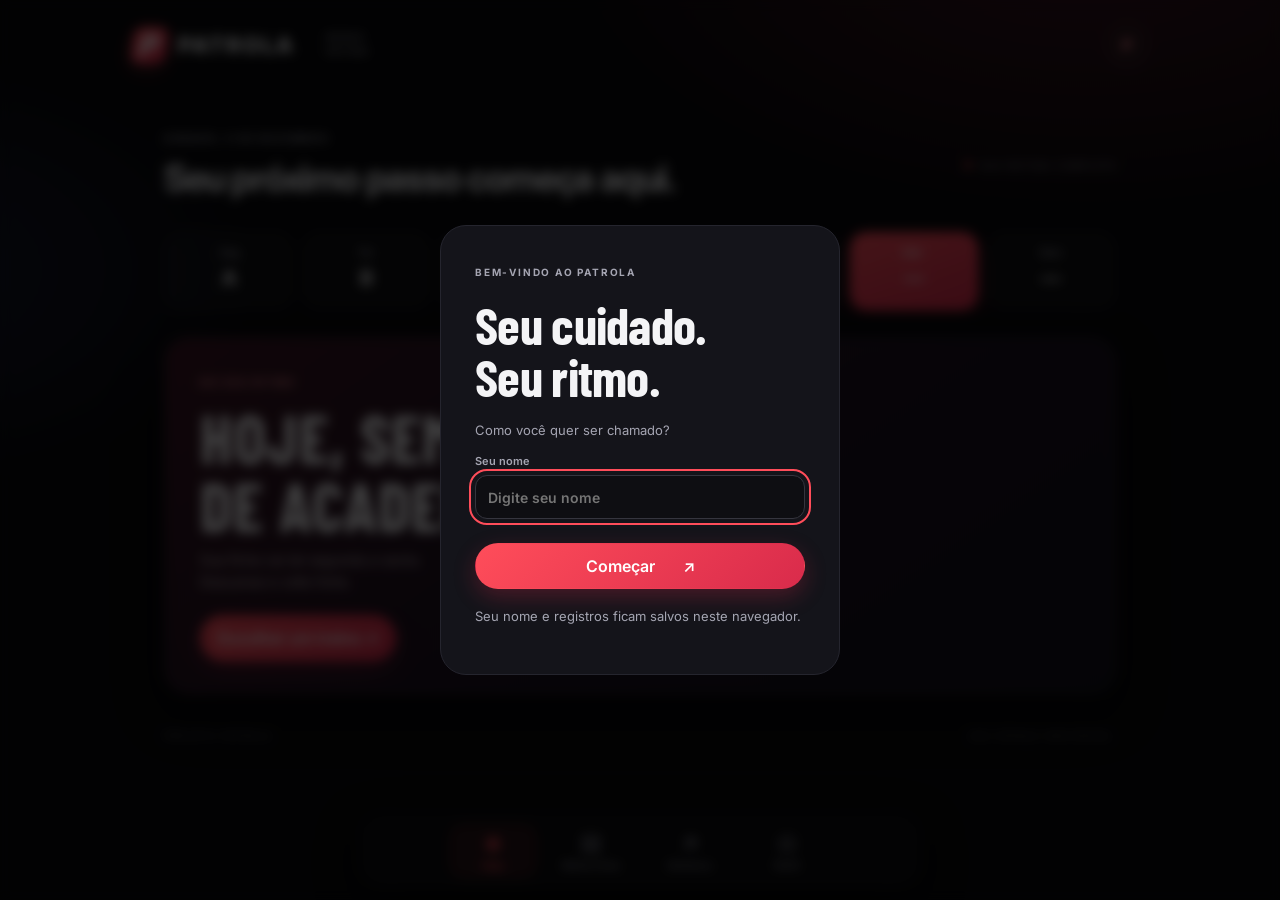
==== commit dc6c0c66: "Add files via upload" ====
--- a/index.html
+++ b/index.html
@@ -4,23 +4,23 @@
   <meta charset="utf-8">
   <meta name="viewport" content="width=device-width, initial-scale=1, viewport-fit=cover">
   <meta name="theme-color" content="#0b0b0e">
-  <meta name="description" content="Sua ficha, suas cargas e cada série. Treine com o Projeto Patrola.">
+  <meta name="description" content="Ficha de treino A–E com cardio e registro de séries.">
   <meta name="apple-mobile-web-app-capable" content="yes">
-  <title>Patrola · Seu treino</title>
+  <title>Patrola · Minha rotina</title>
   <link rel="icon" href="icon.svg" type="image/svg+xml">
   <link rel="manifest" href="manifest.json">
-  <link rel="stylesheet" href="style.css?v=2">
-  <script src="app.js?v=2" defer></script>
+  <link rel="stylesheet" href="style.css?v=4">
+  <script src="app.js?v=4" defer></script>
 </head>
 <body>
-  <header class="topbar"><a class="brand" href="./" aria-label="Patrola, início"><span class="brand-icon">P<span></span></span>PATROLA<span class="brand-tag">TRAINING CLUB</span></a><button id="profile-shortcut" class="avatar" aria-label="Abrir perfil">P</button></header>
+  <header class="topbar"><a class="brand" href="./" aria-label="Patrola, início"><span class="brand-icon">P<span></span></span>PATROLA<span class="brand-tag">MINHA ROTINA</span></a><button id="profile-shortcut" class="avatar" aria-label="Abrir perfil">P</button></header>
   <main>
-    <div class="welcome"><div><p id="date-label" class="eyebrow"></p><h1 id="greeting">Seu próximo passo começa aqui.</h1></div><span class="live-label"><i></i> UM DIA DE CADA VEZ</span></div>
+    <div class="welcome"><div><p id="date-label" class="eyebrow"></p><h1 id="greeting">Seu próximo passo começa aqui.</h1></div><span class="live-label"><i></i> SUA ROTINA COMPLETA</span></div>
     <section id="view-today" aria-label="Treino de hoje"></section>
     <section id="view-plans" hidden aria-label="Minha ficha"></section>
     <section id="view-history" hidden aria-label="Histórico"></section>
     <section id="view-profile" hidden aria-label="Meu perfil"></section>
-    <p class="footer-note">PROJETO PATROLA <span>FEITO PARA A SUA EVOLUÇÃO.</span></p>
+    <p class="footer-note">PROJETO PATROLA <span>SEU ESPAÇO INDIVIDUAL.</span></p>
   </main>
   <nav class="tabbar" aria-label="Navegação principal">
     <button data-tab="today" class="active"><span aria-hidden="true">◈</span>Hoje</button>
@@ -29,8 +29,10 @@
     <button data-tab="profile"><span aria-hidden="true">◎</span>Perfil</button>
   </nav>
   <aside id="rest-bar" class="rest-bar" hidden><div><span class="eyebrow">DESCANSO</span><strong id="rest-clock" role="timer">00:00</strong></div><button id="rest-extra" class="ghost">+30s</button><button id="rest-stop" class="ghost">Encerrar</button></aside>
+  <aside id="set-timer" class="set-timer" hidden><div><span class="eyebrow">TEMPO DA SÉRIE</span><p id="set-timer-name"></p><strong id="set-clock" role="timer">00:00</strong></div><div><button id="set-pause" class="outline">Pausar</button><button id="set-cancel" class="ghost">Encerrar</button></div></aside>
   <div id="toast" role="status" aria-live="polite"></div>
-  <dialog id="name-dialog"><form id="name-form"><span class="eyebrow red">BEM-VINDO AO PATROLA</span><h2>Seu treino.<br>Seu ritmo.</h2><p>Como você quer ser chamado?</p><label>Seu nome<input id="user-name" name="name" autocomplete="given-name" required maxlength="40" placeholder="Digite seu nome"></label><button class="primary wide" type="submit">Vamos treinar <span>↗</span></button><p class="muted small">Seu nome e registros ficam salvos neste navegador.</p></form></dialog>
+  <dialog id="name-dialog"><form id="name-form"><span class="eyebrow red">BEM-VINDO AO PATROLA</span><h2>Seu cuidado.<br>Seu ritmo.</h2><p>Como você quer ser chamado?</p><label>Seu nome<input id="user-name" name="name" autocomplete="given-name" required maxlength="40" placeholder="Digite seu nome"></label><button class="primary wide" type="submit">Começar <span>↗</span></button><p class="muted small">Seu nome e registros ficam salvos neste navegador.</p></form></dialog>
   <dialog id="edit-dialog"><form id="edit-form"><div class="section-heading"><div><span class="eyebrow red">SUA FICHA, DO SEU JEITO</span><h2 id="edit-title">Editar treino</h2></div><button type="button" class="ghost" id="close-editor" aria-label="Fechar editor">✕</button></div><div class="form-grid"><label>Nome do treino<input name="title" required maxlength="60" placeholder="Treino F"></label><label>Dia da semana<select name="day"><option value="-1">Sem dia fixo</option><option value="1">Segunda-feira</option><option value="2">Terça-feira</option><option value="3">Quarta-feira</option><option value="4">Quinta-feira</option><option value="5">Sexta-feira</option><option value="6">Sábado</option><option value="0">Domingo</option></select></label></div><label>Foco do treino<input name="focus" maxlength="100" placeholder="Ex.: Peito e ombros"></label><div class="section-heading"><h3>Exercícios</h3><span class="muted small">Na ordem de execução</span></div><div id="editor-exercises"></div><button id="add-exercise" class="outline wide" type="button">+ Adicionar exercício</button><p class="muted small">Alterações valem para sessões ainda não iniciadas. Os registros anteriores são preservados.</p><div class="dialog-footer"><button id="delete-plan" type="button" class="danger">Excluir treino</button><button class="primary" type="submit">Salvar treino ✓</button></div></form></dialog>
 </body>
 </html>
+
--- a/style.css
+++ b/style.css
@@ -4,3 +4,23 @@
 @media(min-width:800px){.exercise summary{padding:22px}.set-table{padding-left:66px}.hero{padding:32px 35px}.day{padding:13px}.tabbar{width:600px;border:1px solid var(--border);border-bottom:0;border-radius:18px 18px 0 0}.welcome{margin:40px 0 30px}}
 @media(max-width:600px){.topbar{height:72px;padding:0 20px}.brand{font-size:20px}.brand-tag{display:none}main{padding:0 16px}.welcome{margin:26px 0 24px}.live-label{display:none}.hero{padding:22px}.hero h2{font-size:52px}.hero-bottom{align-items:center}.hero-stats{gap:18px}.hero-stats strong{font-size:20px}.hero-bottom .primary{font-size:12px;padding:13px}.hero-bottom .primary span{margin-left:8px}.plan-grid{grid-template-columns:1fr}.tabbar{gap:0;justify-content:space-around}.tabbar button{min-width:0;flex:1;padding:6px}.exercise summary{padding:17px 14px;gap:11px}.exercise-info h3{font-size:14px}.exercise-count{font-size:10px}.set-table{padding:0 12px 15px}.set-head,.set-row{grid-template-columns:26px 1fr .8fr 116px;gap:6px}.set-row button{font-size:10px}.set-row input{font-size:13px}.section-heading h2{font-size:23px}.section-heading button{font-size:11px;padding:10px}.footer-note span{font-size:8px;letter-spacing:.6px}dialog{padding:20px}.editor-row{padding:12px}.form-grid{gap:10px}.pill{font-size:9px;padding:6px 8px}.days{gap:6px}.day{min-width:52px;padding:10px 5px}.day small{font-size:9px}.day b{font-size:17px}.rest-config{flex-wrap:wrap}}
 @media(prefers-reduced-motion:reduce){*{transition:none!important;scroll-behavior:auto!important}}
+
+.schedule-note{font-size:10px;color:#f99099;letter-spacing:1.3px;margin:5px 0 16px}.source-note{font-size:11px;color:var(--muted);line-height:1.6;margin:25px 0}.set-actions{display:flex;flex-direction:column;gap:5px}.set-actions button{width:100%}.set-actions .timer-button{background:#24242d;border-color:#43434d;color:#ddd}.set-timer{position:fixed;bottom:86px;left:50%;transform:translateX(-50%);z-index:15;width:calc(100% - 30px);max-width:440px;background:#24171e;border:1px solid #a34250;border-radius:16px;padding:18px;display:flex;align-items:center;gap:18px;box-shadow:0 10px 35px #0009}.set-timer>div:first-child{flex:1}.set-timer p{font-size:11px;margin:5px 0;color:var(--muted)}.set-timer strong{font-size:32px;font-variant-numeric:tabular-nums}.set-timer>div:last-child{display:flex;flex-direction:column;gap:6px}.profile-card li{font-size:13px;line-height:1.7;color:var(--muted);margin:8px 0}.tabbar{gap:8px}.exercise-note{line-height:1.7;padding-top:2px}.hero:after{display:none}@media(max-width:600px){.tabbar{gap:0}.tabbar button{font-size:9px;padding:7px 3px}.brand-tag{display:block}.set-row{padding:10px 0;border-bottom:1px solid #24242d}}
+
+
+.daily-program{display:flex;gap:10px;margin:0 0 22px}.program-step{flex:1;display:flex;align-items:center;gap:12px;border:1px solid var(--border);background:var(--surface);text-align:left;padding:16px}.program-step.selected{border-color:var(--red);background:#2b171e}.program-step.finished .program-order{color:var(--green);border-color:#376749}.program-order{display:grid;place-items:center;border:1px solid #59434b;border-radius:50%;width:28px;height:28px;flex-shrink:0;color:#ff9fa8;font-size:12px}.program-step small{display:block;color:var(--muted);font-size:10px;margin-bottom:5px}.program-step strong{display:block;font-size:15px}.program-status{font-size:10px;color:var(--muted);margin-left:auto}.banner button{display:block;margin-top:12px}.day{min-height:89px}@media(max-width:600px){.daily-program{gap:7px}.program-step{padding:12px 10px;gap:8px;flex-wrap:wrap}.program-status{margin-left:36px}.program-step strong{font-size:13px}.program-step small{font-size:9px}}
+
+/* Visual v4 */
+:root{--bg:#09090c;--surface:#121217;--raised:#1b1b22;--border:#25252e;--red:#ff4d5a;--red2:#d92b4b}
+body{background:radial-gradient(900px 480px at 85% -8%,#3a1520 0,transparent 60%),radial-gradient(700px 400px at -10% 30%,#171a2e 0,transparent 55%),var(--bg);background-attachment:fixed}
+.topbar{border-bottom:0}.brand-icon{border-radius:10px;background:linear-gradient(135deg,var(--red),var(--red2));box-shadow:0 6px 20px #ff4d5a44}
+button{border-radius:999px}.primary{background:linear-gradient(135deg,var(--red),var(--red2));box-shadow:0 8px 22px #d92b4b44}.outline{border-color:#34343f}
+.day{border-radius:16px;background:#ffffff08;backdrop-filter:blur(8px)}.day.active{background:linear-gradient(160deg,var(--red),var(--red2));box-shadow:0 8px 22px #d92b4b44}.day.is-today:not(.active){box-shadow:inset 0 0 0 1px var(--red)}.day{min-height:78px}
+.hero{border-radius:26px;border:1px solid #ffffff14;background:linear-gradient(145deg,#3b1623 0,#1a1220 55%,#12121a 100%);box-shadow:0 20px 50px #0007}.hero h2{letter-spacing:1px}.pill{background:#ffffff0d;border-color:#ffffff22}
+.progress-panel,.exercise,.plan-card,.history-card,.metric-row>div,.profile-card{border-radius:20px;background:#ffffff07;border-color:#ffffff12;backdrop-filter:blur(10px)}
+progress::-webkit-progress-value{background:linear-gradient(90deg,var(--red),#ff8a5b)}progress::-moz-progress-bar{background:linear-gradient(90deg,var(--red),#ff8a5b)}
+.exercise{transition:border-color .2s}.exercise[open]{background:#ffffff0b}.exercise-number{color:var(--red);opacity:.85}
+.set-row{border-radius:12px}.set-row input{border-radius:10px;background:#0b0b10}.set-row button{border-radius:10px}.set-row.done{background:#0f2a1d55}
+.tabbar{background:#0d0d11d9;border:1px solid #ffffff14;border-radius:24px;bottom:12px;width:calc(100% - 24px);max-width:560px;box-shadow:0 12px 40px #000a}.tabbar button{border-radius:16px}.tabbar button.active{background:#ff4d5a1c}
+dialog{border-radius:26px;background:#14141a}input,select{border-radius:12px}.banner{border-radius:16px}.rest-bar,.set-timer{border-radius:20px;background:#1b1520}
+@media(min-width:800px){.tabbar{border-radius:24px}}@media(max-width:600px){.hero h2{font-size:48px}.tabbar{bottom:8px;width:calc(100% - 16px)}}
